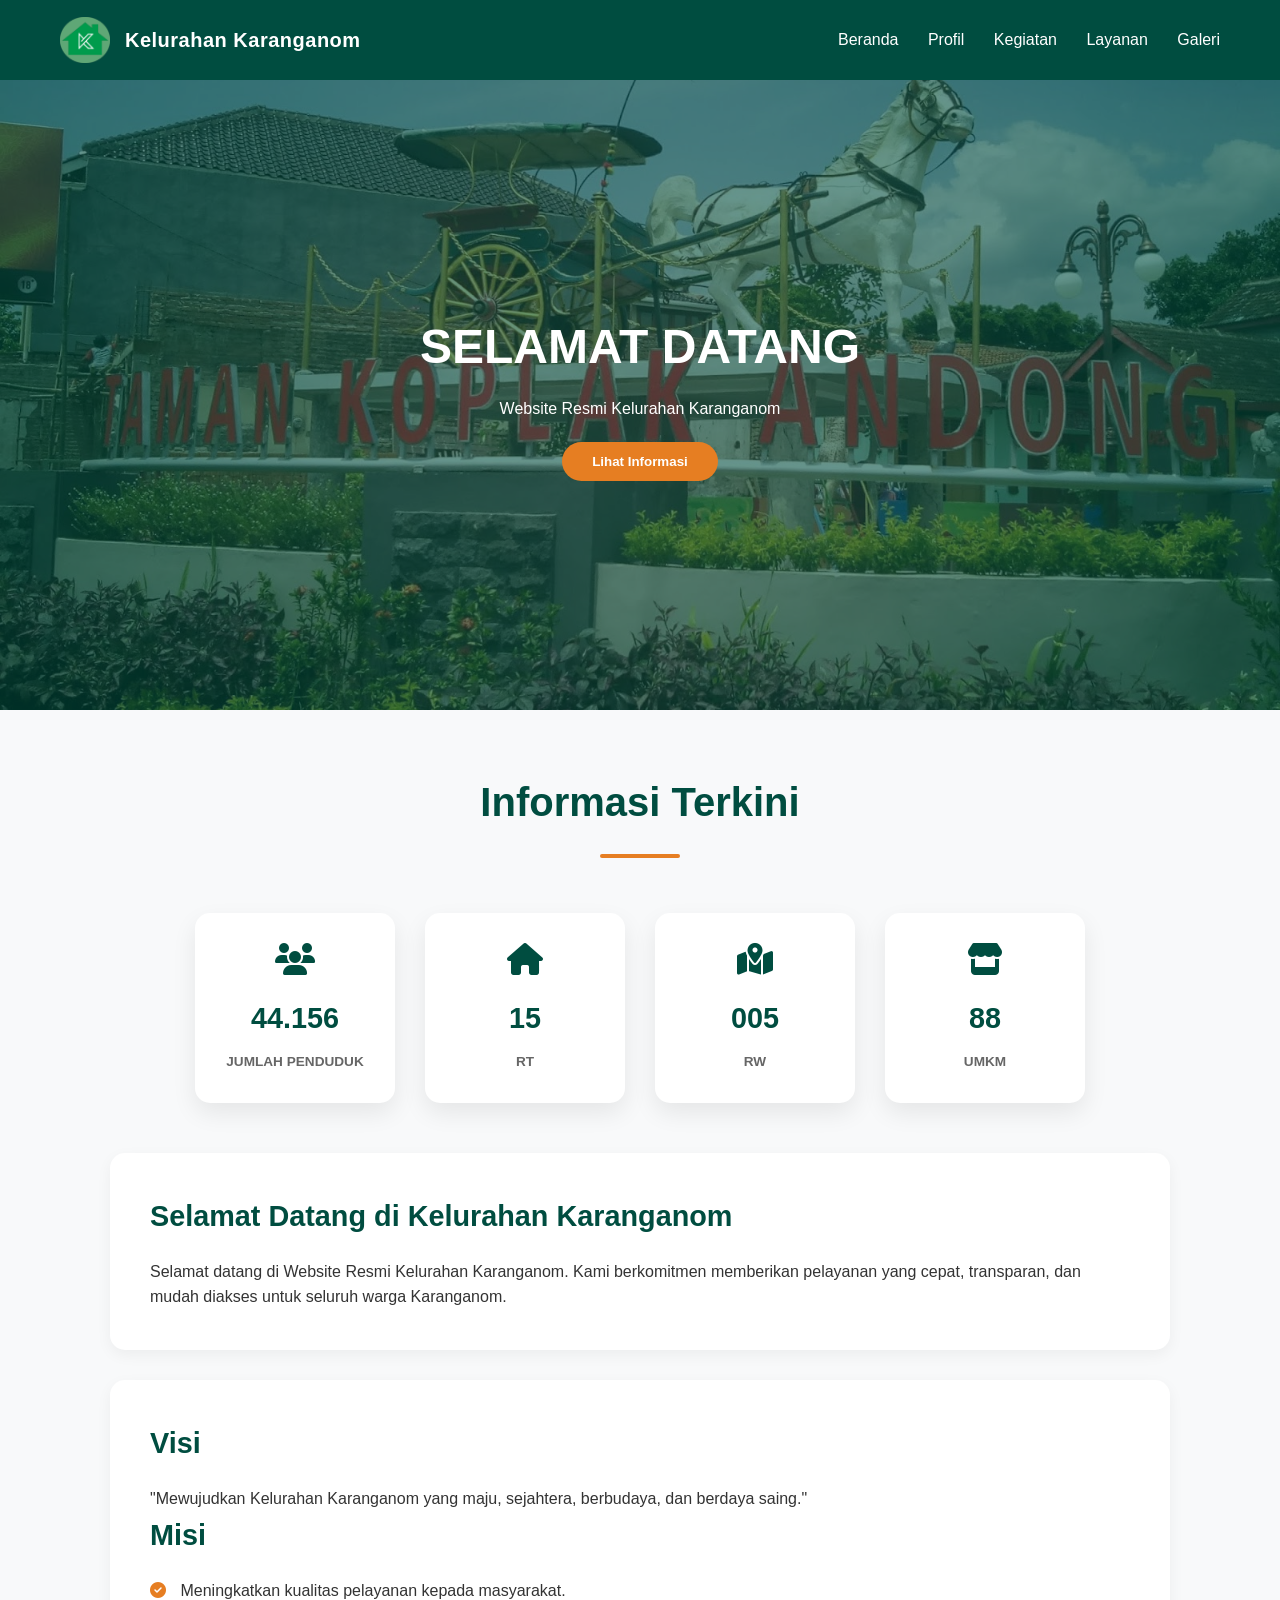
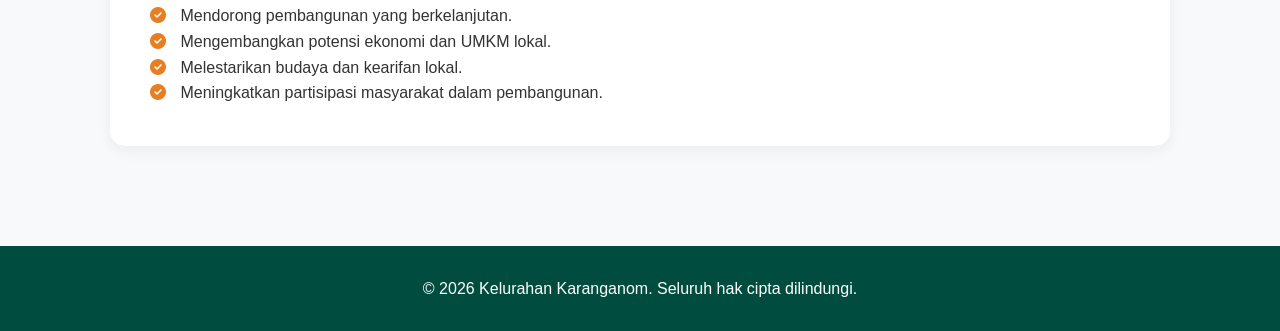
==== index.html @ fec444eb "Add files via upload" ====
<!DOCTYPE html>

<html lang="id">

<head>

    <meta charset="UTF-8">
    <meta name="viewport" content="width=device-width, initial-scale=1.0">
    <title>Kelurahan Karanganom</title>
    <link rel="stylesheet" href="style.css">
    <link rel="stylesheet" href="https://cdnjs.cloudflare.com/ajax/libs/font-awesome/6.4.0/css/all.min.css">
</head>

<body>
    <header>

        <div class="container navbar">

            <div class="logo">

                <img src="image/logo jadi.png" alt="Logo Kelurahan">

                <h2>Kelurahan Karanganom</h2>

            </div>

            <nav>

                <a href="index.html">Beranda</a>
                <a href="profil.html">Profil</a>
                <a href="kegiatan.html">Kegiatan</a>
                <a href="download.html">Layanan</a>
                <a href="galeri.html">Galeri</a>

            </nav>
        </div>
    </header>

    <section class="hero">

        <img src="image/koplak andong.jpg" alt="Banner Kelurahan">

        <div class="hero-overlay"></div>

        <div class="hero-text">

            <h1>Selamat Datang</h1>

            <p>Website Resmi Kelurahan Karanganom</p>

            <button onclick="salam()">Lihat Informasi</button>

        </div>

    </section>

    <main class="container">
        <section class="welcome-banner" style="text-align: center; padding: 40px 0;">

            <h2 style="font-size: 2.5rem; color: #004d40;">Informasi Terkini</h2>

            <div style="width: 80px; height: 4px; background: #e67e22; margin: 15px auto; border-radius: 2px;"></div>

        </section>



        <section class="stats-container">

            <div class="card-stat">

                <i class="fas fa-users" style="font-size: 2rem; color: #004d40; margin-bottom: 10px;"></i>

                <h3>44.156</h3>

                <p>Jumlah Penduduk</p>

            </div>

            <div class="card-stat">

                <i class="fas fa-home" style="font-size: 2rem; color: #004d40; margin-bottom: 10px;"></i>

                <h3>15</h3>

                <p>RT</p>

            </div>

            <div class="card-stat">

                <i class="fas fa-map-marked-alt" style="font-size: 2rem; color: #004d40; margin-bottom: 10px;"></i>

                <h3>005</h3>

                <p>RW</p>

            </div>

            <div class="card-stat">

                <i class="fas fa-store" style="font-size: 2rem; color: #004d40; margin-bottom: 10px;"></i>

                <h3>88</h3>

                <p>UMKM</p>

            </div>

        </section>



        <section class="card-large">

            <h2>Selamat Datang di Kelurahan Karanganom</h2>

            <p>Selamat datang di Website Resmi Kelurahan Karanganom. Kami berkomitmen memberikan pelayanan yang cepat,

                transparan, dan mudah diakses untuk seluruh warga Karanganom.</p>

        </section>



        <section class="card-large visi-misi-section">

            <div class="center-content">

                <h2>Visi</h2>

                <p class="visi-text">"Mewujudkan Kelurahan Karanganom yang maju, sejahtera, berbudaya, dan berdaya

                    saing."</p>



                <h2>Misi</h2>

                <ul class="misi-list" style="list-style: none; padding: 0;">

                    <li><i class="fas fa-check-circle" style="color: #e67e22; margin-right: 10px;"></i> Meningkatkan

                        kualitas pelayanan kepada masyarakat.</li>

                    <li><i class="fas fa-check-circle" style="color: #e67e22; margin-right: 10px;"></i> Mendorong

                        pembangunan yang berkelanjutan.</li>

                    <li><i class="fas fa-check-circle" style="color: #e67e22; margin-right: 10px;"></i> Mengembangkan

                        potensi ekonomi dan UMKM lokal.</li>

                    <li><i class="fas fa-check-circle" style="color: #e67e22; margin-right: 10px;"></i> Melestarikan

                        budaya dan kearifan lokal.</li>

                    <li><i class="fas fa-check-circle" style="color: #e67e22; margin-right: 10px;"></i> Meningkatkan

                        partisipasi masyarakat dalam pembangunan.</li>

                </ul>

            </div>

        </section>

    </main>



    <footer>

        <div class="container">

            <p>&copy; 2026 Kelurahan Karanganom. Seluruh hak cipta dilindungi.</p>

        </div>

    </footer>



    <script src="script.js"></script>

</body>



</html>
---- style.css ----
/* --- 1. RESET --- */
* {
    box-sizing: border-box;
    margin: 0;
    padding: 0;
}

body {
    font-family: 'Segoe UI', Tahoma, Geneva, Verdana, sans-serif;
    background-color: #f8f9fa;
    color: #333;
    line-height: 1.6;
}

img {
    max-width: 100%;
    display: block;
}

/* --- 2. HEADER --- */
header {
    background-color: #004d40 !important;
    padding: 15px 0;
    position: sticky;
    top: 0;
    z-index: 9999;
    box-shadow: 0 2px 10px rgba(0, 0, 0, 0.1);
}

.navbar {
    display: flex;
    justify-content: space-between;
    align-items: center;
    max-width: 1200px;
    margin: 0 auto;
    padding: 0 20px;
}

.logo {
    display: flex;
    align-items: center;
    gap: 15px;
}

.logo img {
    width: 50px;
    height: 50px;
    object-fit: contain;
    border-radius: 5px;
}

.logo h2 {
    color: #ffffff;
    font-size: 20px;
    letter-spacing: 0.5px;
    margin: 0;
    line-height: 50px;
}

nav a {
    color: #ffffff;
    text-decoration: none;
    margin-left: 25px;
    font-weight: 500;
}

nav a:hover {
    color: #80cbc4;
}

/* --- 3. HERO --- */
.hero {
    position: relative;
    height: 70vh;
    display: flex;
    align-items: center;
    justify-content: center;
    color: white;
    text-align: center;
}

.hero img {
    position: absolute;
    width: 100%;
    height: 100%;
    object-fit: cover;
    z-index: 0;
}

.hero-overlay {
    position: absolute;
    width: 100%;
    height: 100%;
    background: rgba(0, 77, 64, 0.6);
    z-index: 1;
}

.hero-text {
    position: relative;
    z-index: 2;
    padding: 20px;
}

.hero-text h1 {
    font-size: 3rem;
    margin-bottom: 10px;
    text-transform: uppercase;
}

.hero-text button {
    margin-top: 20px;
    background: #e67e22;
    border: none;
    padding: 12px 30px;
    border-radius: 25px;
    color: white;
    font-weight: bold;
    cursor: pointer;
}

/* --- 4. STATISTIK KARTU --- */
.stats-container {
    display: flex;
    justify-content: center;
    gap: 30px;
    padding: 50px 20px;
    flex-wrap: wrap;
    margin-top: -50px;
    position: relative;
    z-index: 10;
}

.card-stat {
    background: white;
    padding: 30px 20px;
    border-radius: 15px;
    box-shadow: 0 10px 25px rgba(0, 0, 0, 0.08);
    text-align: center;
    width: 200px;
}

.card-stat h3 {
    color: #004d40;
    font-size: 1.8rem;
    margin: 10px 0;
}

.card-stat p {
    font-size: 0.85rem;
    color: #666;
    font-weight: 700;
    text-transform: uppercase;
}

/* --- 5. FOTO KEGIATAN --- */
.kegiatan-item img,
.card-large img {
    width: 250px !important;
    height: 150px !important;
    object-fit: cover;
    border-radius: 10px;
    display: block;
}

/* --- 6. MAIN CONTENT --- */
main {
    max-width: 1100px;
    margin: 0 auto;
    padding: 20px;
}

h2 {
    color: #004d40;
    margin-bottom: 20px;
    font-size: 1.8rem;
}

.card-large {
    background: white;
    padding: 40px;
    border-radius: 15px;
    box-shadow: 0 5px 15px rgba(0, 0, 0, 0.05);
    margin-bottom: 30px;
}

/* --- 7. FOOTER --- */
footer {
    text-align: center;
    padding: 30px;
    background: #004d40;
    color: white;
    margin-top: 50px;
}

/* --- 8. RESPONSIVE MEDIA QUERY (KHUSUS HP) --- */
@media (max-width: 768px) {
    .navbar {
        flex-direction: column;
        gap: 10px;
    }

    nav {
        display: flex;
        flex-wrap: wrap;
        justify-content: center;
        gap: 10px 20px;
    }

    nav a {
        margin-left: 0 !important;
        font-size: 14px;
    }

    .hero-text h1 {
        font-size: 1.8rem;
    }
}
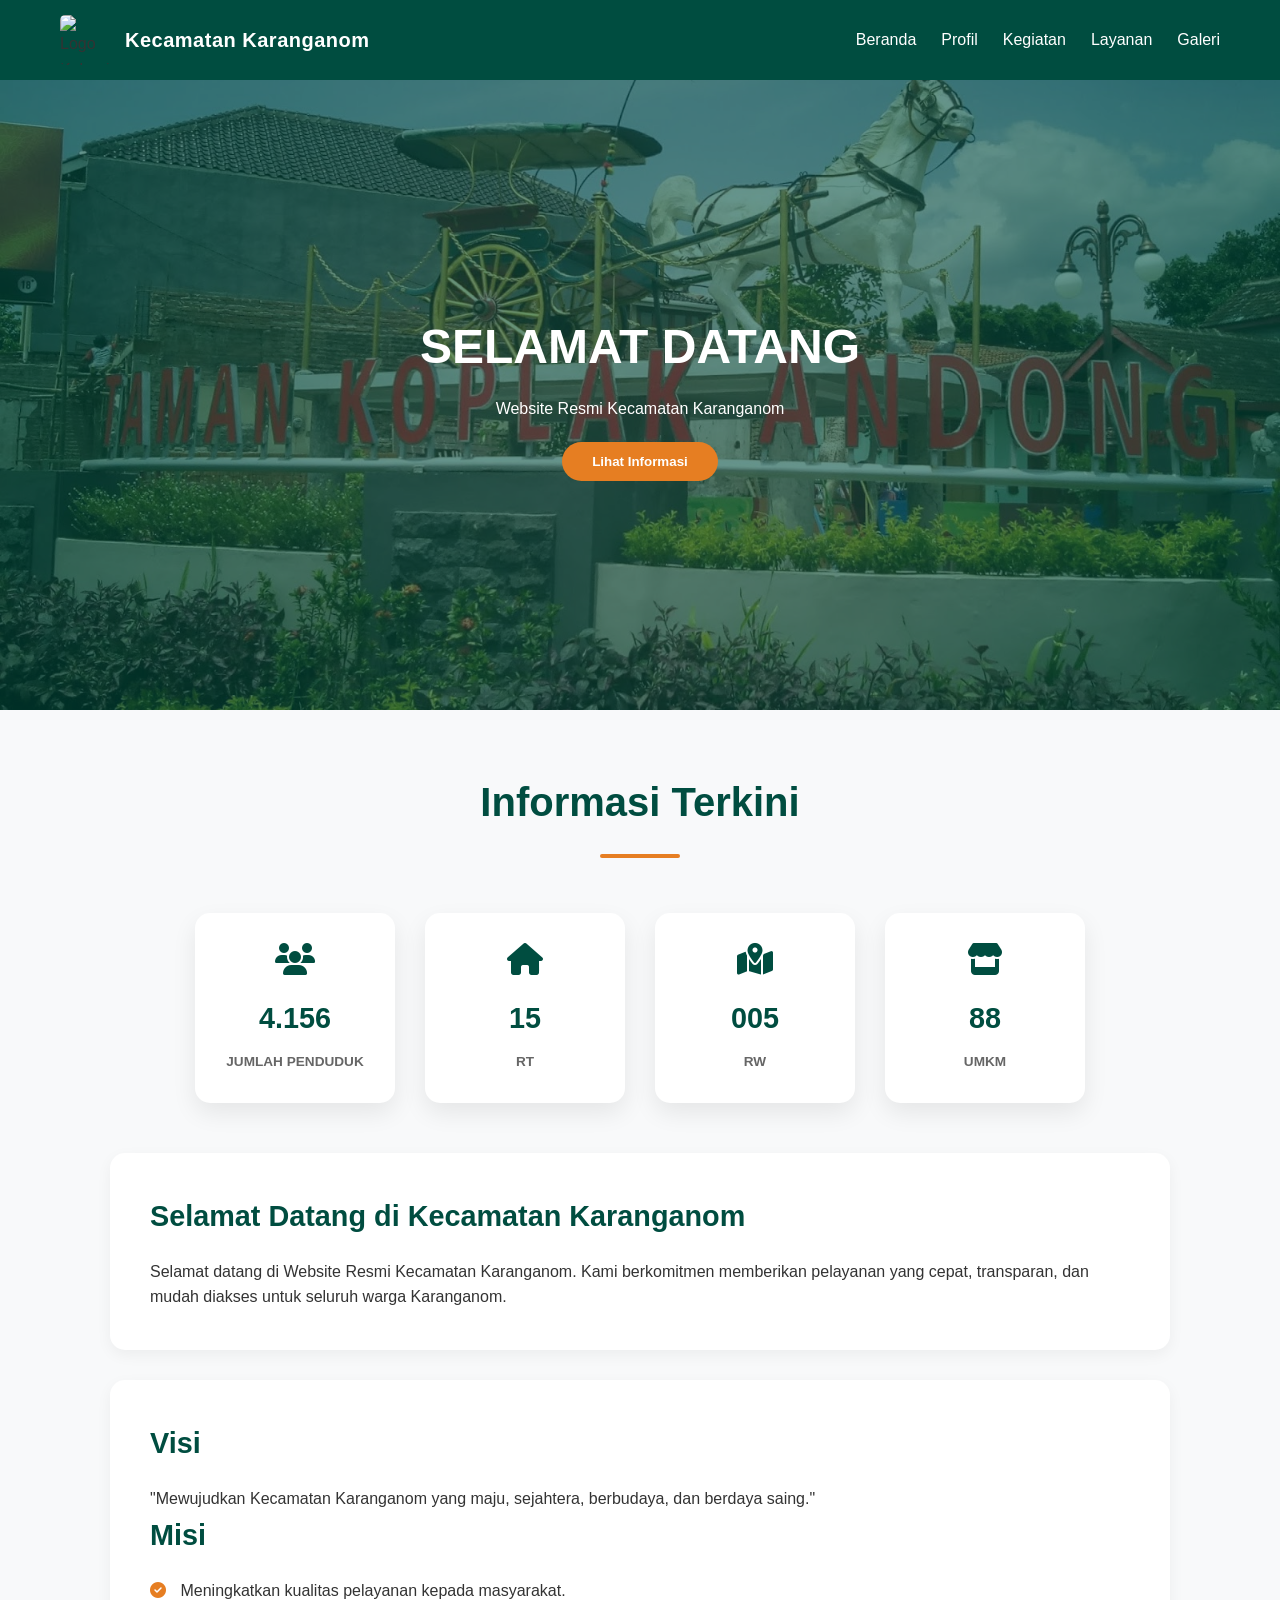
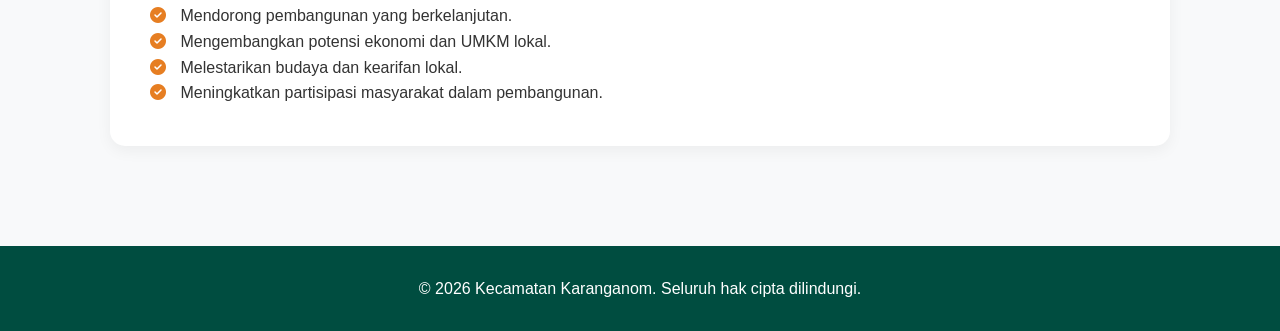
==== commit 2288f047: "Update index.html" ====
--- a/index.html
+++ b/index.html
@@ -1,190 +1,107 @@
 <!DOCTYPE html>
-
 <html lang="id">
 
 <head>
-
     <meta charset="UTF-8">
     <meta name="viewport" content="width=device-width, initial-scale=1.0">
-    <title>Kelurahan Karanganom</title>
+    <title>Kecamatan Karanganom</title>
+    <link rel="icon" href="assets/logo.png" type="image/png">
     <link rel="stylesheet" href="style.css">
     <link rel="stylesheet" href="https://cdnjs.cloudflare.com/ajax/libs/font-awesome/6.4.0/css/all.min.css">
 </head>
 
 <body>
     <header>
-
         <div class="container navbar">
-
             <div class="logo">
-
-                <img src="image/logo jadi.png" alt="Logo Kelurahan">
-
-                <h2>Kelurahan Karanganom</h2>
-
+                <img src="assets/logo.png" alt="Logo Kelurahan">
+                <h2>Kecamatan Karanganom</h2>
             </div>
-
             <nav>
-
                 <a href="index.html">Beranda</a>
                 <a href="profil.html">Profil</a>
                 <a href="kegiatan.html">Kegiatan</a>
                 <a href="download.html">Layanan</a>
                 <a href="galeri.html">Galeri</a>
-
             </nav>
         </div>
     </header>
 
     <section class="hero">
-
         <img src="image/koplak andong.jpg" alt="Banner Kelurahan">
-
         <div class="hero-overlay"></div>
-
         <div class="hero-text">
-
             <h1>Selamat Datang</h1>
-
-            <p>Website Resmi Kelurahan Karanganom</p>
-
+            <p>Website Resmi Kecamatan Karanganom</p>
             <button onclick="salam()">Lihat Informasi</button>
-
         </div>
-
     </section>
 
     <main class="container">
         <section class="welcome-banner" style="text-align: center; padding: 40px 0;">
-
             <h2 style="font-size: 2.5rem; color: #004d40;">Informasi Terkini</h2>
-
             <div style="width: 80px; height: 4px; background: #e67e22; margin: 15px auto; border-radius: 2px;"></div>
-
         </section>
 
-
-
         <section class="stats-container">
-
             <div class="card-stat">
-
                 <i class="fas fa-users" style="font-size: 2rem; color: #004d40; margin-bottom: 10px;"></i>
-
-                <h3>44.156</h3>
-
+                <h3>4.156</h3>
                 <p>Jumlah Penduduk</p>
-
             </div>
-
             <div class="card-stat">
-
                 <i class="fas fa-home" style="font-size: 2rem; color: #004d40; margin-bottom: 10px;"></i>
-
                 <h3>15</h3>
-
                 <p>RT</p>
-
             </div>
-
             <div class="card-stat">
-
                 <i class="fas fa-map-marked-alt" style="font-size: 2rem; color: #004d40; margin-bottom: 10px;"></i>
-
                 <h3>005</h3>
-
                 <p>RW</p>
-
             </div>
-
             <div class="card-stat">
-
                 <i class="fas fa-store" style="font-size: 2rem; color: #004d40; margin-bottom: 10px;"></i>
-
                 <h3>88</h3>
-
                 <p>UMKM</p>
-
             </div>
-
         </section>
 
-
-
         <section class="card-large">
-
-            <h2>Selamat Datang di Kelurahan Karanganom</h2>
-
-            <p>Selamat datang di Website Resmi Kelurahan Karanganom. Kami berkomitmen memberikan pelayanan yang cepat,
-
+            <h2>Selamat Datang di Kecamatan Karanganom</h2>
+            <p>Selamat datang di Website Resmi Kecamatan Karanganom. Kami berkomitmen memberikan pelayanan yang cepat,
                 transparan, dan mudah diakses untuk seluruh warga Karanganom.</p>
-
         </section>
 
-
-
         <section class="card-large visi-misi-section">
-
             <div class="center-content">
-
                 <h2>Visi</h2>
-
-                <p class="visi-text">"Mewujudkan Kelurahan Karanganom yang maju, sejahtera, berbudaya, dan berdaya
-
+                <p class="visi-text">"Mewujudkan Kecamatan Karanganom yang maju, sejahtera, berbudaya, dan berdaya
                     saing."</p>
 
-
-
                 <h2>Misi</h2>
-
                 <ul class="misi-list" style="list-style: none; padding: 0;">
-
                     <li><i class="fas fa-check-circle" style="color: #e67e22; margin-right: 10px;"></i> Meningkatkan
-
                         kualitas pelayanan kepada masyarakat.</li>
-
                     <li><i class="fas fa-check-circle" style="color: #e67e22; margin-right: 10px;"></i> Mendorong
-
                         pembangunan yang berkelanjutan.</li>
-
                     <li><i class="fas fa-check-circle" style="color: #e67e22; margin-right: 10px;"></i> Mengembangkan
-
                         potensi ekonomi dan UMKM lokal.</li>
-
                     <li><i class="fas fa-check-circle" style="color: #e67e22; margin-right: 10px;"></i> Melestarikan
-
                         budaya dan kearifan lokal.</li>
-
                     <li><i class="fas fa-check-circle" style="color: #e67e22; margin-right: 10px;"></i> Meningkatkan
-
                         partisipasi masyarakat dalam pembangunan.</li>
-
                 </ul>
-
             </div>
-
         </section>
-
     </main>
 
-
-
     <footer>
-
         <div class="container">
-
-            <p>&copy; 2026 Kelurahan Karanganom. Seluruh hak cipta dilindungi.</p>
-
+            <p>&copy; 2026 Kecamatan Karanganom. Seluruh hak cipta dilindungi.</p>
         </div>
-
     </footer>
 
-
-
     <script src="script.js"></script>
-
 </body>
 
-
-
-</html>+</html>
--- a/style.css
+++ b/style.css
@@ -1,217 +1,44 @@
 /* --- 1. RESET --- */
-* {
-    box-sizing: border-box;
-    margin: 0;
-    padding: 0;
-}
-
-body {
-    font-family: 'Segoe UI', Tahoma, Geneva, Verdana, sans-serif;
-    background-color: #f8f9fa;
-    color: #333;
-    line-height: 1.6;
-}
-
-img {
-    max-width: 100%;
-    display: block;
-}
+* { box-sizing: border-box; margin: 0; padding: 0; }
+body { font-family: 'Segoe UI', Tahoma, Geneva, Verdana, sans-serif; background-color: #f8f9fa; color: #333; line-height: 1.6; }
+img { max-width: 100%; display: block; }
 
 /* --- 2. HEADER --- */
-header {
-    background-color: #004d40 !important;
-    padding: 15px 0;
-    position: sticky;
-    top: 0;
-    z-index: 9999;
-    box-shadow: 0 2px 10px rgba(0, 0, 0, 0.1);
-}
-
-.navbar {
-    display: flex;
-    justify-content: space-between;
-    align-items: center;
-    max-width: 1200px;
-    margin: 0 auto;
-    padding: 0 20px;
-}
-
-.logo {
-    display: flex;
-    align-items: center;
-    gap: 15px;
-}
-
-.logo img {
-    width: 50px;
-    height: 50px;
-    object-fit: contain;
-    border-radius: 5px;
-}
-
-.logo h2 {
-    color: #ffffff;
-    font-size: 20px;
-    letter-spacing: 0.5px;
-    margin: 0;
-    line-height: 50px;
-}
-
-nav a {
-    color: #ffffff;
-    text-decoration: none;
-    margin-left: 25px;
-    font-weight: 500;
-}
-
-nav a:hover {
-    color: #80cbc4;
-}
+header { background-color: #004d40 !important; padding: 15px 0; position: sticky; top: 0; z-index: 9999; box-shadow: 0 2px 10px rgba(0, 0, 0, 0.1); }
+.navbar { display: flex; justify-content: space-between; align-items: center; max-width: 1200px; margin: 0 auto; padding: 0 20px; }
+.logo { display: flex; align-items: center; gap: 15px; }
+.logo img { width: 50px !important; height: 50px !important; object-fit: contain; border-radius: 5px; display: block !important; }
+.logo h2 { color: #ffffff; font-size: 20px; letter-spacing: 0.5px; margin: 0; line-height: 50px; }
+nav { display: flex; align-items: center; }
+nav a { color: #ffffff; text-decoration: none; margin-left: 25px; font-weight: 500; }
+nav a:hover { color: #80cbc4; }
 
 /* --- 3. HERO --- */
-.hero {
-    position: relative;
-    height: 70vh;
-    display: flex;
-    align-items: center;
-    justify-content: center;
-    color: white;
-    text-align: center;
+.hero { position: relative; height: 70vh; display: flex; align-items: center; justify-content: center; color: white; text-align: center; }
+.hero img { position: absolute; width: 100%; height: 100%; object-fit: cover; z-index: 0; }
+.hero-overlay { position: absolute; width: 100%; height: 100%; background: rgba(0, 77, 64, 0.6); z-index: 1; }
+.hero-text { position: relative; z-index: 2; padding: 20px; }
+.hero-text h1 { font-size: 3rem; margin-bottom: 10px; text-transform: uppercase; }
+.hero-text button { margin-top: 20px; background: #e67e22; border: none; padding: 12px 30px; border-radius: 25px; color: white; font-weight: bold; cursor: pointer; }
+
+/* --- 4. STATISTIK --- */
+.stats-container { display: flex; justify-content: center; gap: 30px; padding: 50px 20px; flex-wrap: wrap; margin-top: -50px; position: relative; z-index: 10; }
+.card-stat { background: white; padding: 30px 20px; border-radius: 15px; box-shadow: 0 10px 25px rgba(0, 0, 0, 0.08); text-align: center; width: 200px; }
+.card-stat h3 { color: #004d40; font-size: 1.8rem; margin: 10px 0; }
+.card-stat p { font-size: 0.85rem; color: #666; font-weight: 700; text-transform: uppercase; }
+
+/* --- 5. FOTO KEGIATAN & CONTENT --- */
+.kegiatan-item img, .card-large img { width: 100% !important; height: 200px !important; object-fit: cover; border-radius: 10px; display: block; }
+main { max-width: 1100px; margin: 0 auto; padding: 20px; }
+h2 { color: #004d40; margin-bottom: 20px; font-size: 1.8rem; }
+.card-large { background: white; padding: 40px; border-radius: 15px; box-shadow: 0 5px 15px rgba(0, 0, 0, 0.05); margin-bottom: 30px; }
+footer { text-align: center; padding: 30px; background: #004d40; color: white; margin-top: 50px; }
+
+/* --- 6. RESPONSIVE (MEMPERBAIKI FOTO 1 & 2) --- */
+@media (max-width: 768px) {
+    .navbar { flex-direction: column; gap: 15px; padding: 15px; }
+    nav { display: flex; flex-wrap: wrap; justify-content: center; gap: 10px 20px; width: 100%; }
+    nav a { margin-left: 0 !important; font-size: 14px; white-space: nowrap; }
+    .hero-text h1 { font-size: 1.8rem; }
+    h2 { font-size: 1.5rem !important; text-align: center; }
 }
-
-.hero img {
-    position: absolute;
-    width: 100%;
-    height: 100%;
-    object-fit: cover;
-    z-index: 0;
-}
-
-.hero-overlay {
-    position: absolute;
-    width: 100%;
-    height: 100%;
-    background: rgba(0, 77, 64, 0.6);
-    z-index: 1;
-}
-
-.hero-text {
-    position: relative;
-    z-index: 2;
-    padding: 20px;
-}
-
-.hero-text h1 {
-    font-size: 3rem;
-    margin-bottom: 10px;
-    text-transform: uppercase;
-}
-
-.hero-text button {
-    margin-top: 20px;
-    background: #e67e22;
-    border: none;
-    padding: 12px 30px;
-    border-radius: 25px;
-    color: white;
-    font-weight: bold;
-    cursor: pointer;
-}
-
-/* --- 4. STATISTIK KARTU --- */
-.stats-container {
-    display: flex;
-    justify-content: center;
-    gap: 30px;
-    padding: 50px 20px;
-    flex-wrap: wrap;
-    margin-top: -50px;
-    position: relative;
-    z-index: 10;
-}
-
-.card-stat {
-    background: white;
-    padding: 30px 20px;
-    border-radius: 15px;
-    box-shadow: 0 10px 25px rgba(0, 0, 0, 0.08);
-    text-align: center;
-    width: 200px;
-}
-
-.card-stat h3 {
-    color: #004d40;
-    font-size: 1.8rem;
-    margin: 10px 0;
-}
-
-.card-stat p {
-    font-size: 0.85rem;
-    color: #666;
-    font-weight: 700;
-    text-transform: uppercase;
-}
-
-/* --- 5. FOTO KEGIATAN --- */
-.kegiatan-item img,
-.card-large img {
-    width: 250px !important;
-    height: 150px !important;
-    object-fit: cover;
-    border-radius: 10px;
-    display: block;
-}
-
-/* --- 6. MAIN CONTENT --- */
-main {
-    max-width: 1100px;
-    margin: 0 auto;
-    padding: 20px;
-}
-
-h2 {
-    color: #004d40;
-    margin-bottom: 20px;
-    font-size: 1.8rem;
-}
-
-.card-large {
-    background: white;
-    padding: 40px;
-    border-radius: 15px;
-    box-shadow: 0 5px 15px rgba(0, 0, 0, 0.05);
-    margin-bottom: 30px;
-}
-
-/* --- 7. FOOTER --- */
-footer {
-    text-align: center;
-    padding: 30px;
-    background: #004d40;
-    color: white;
-    margin-top: 50px;
-}
-
-/* --- 8. RESPONSIVE MEDIA QUERY (KHUSUS HP) --- */
-@media (max-width: 768px) {
-    .navbar {
-        flex-direction: column;
-        gap: 10px;
-    }
-
-    nav {
-        display: flex;
-        flex-wrap: wrap;
-        justify-content: center;
-        gap: 10px 20px;
-    }
-
-    nav a {
-        margin-left: 0 !important;
-        font-size: 14px;
-    }
-
-    .hero-text h1 {
-        font-size: 1.8rem;
-    }
-}
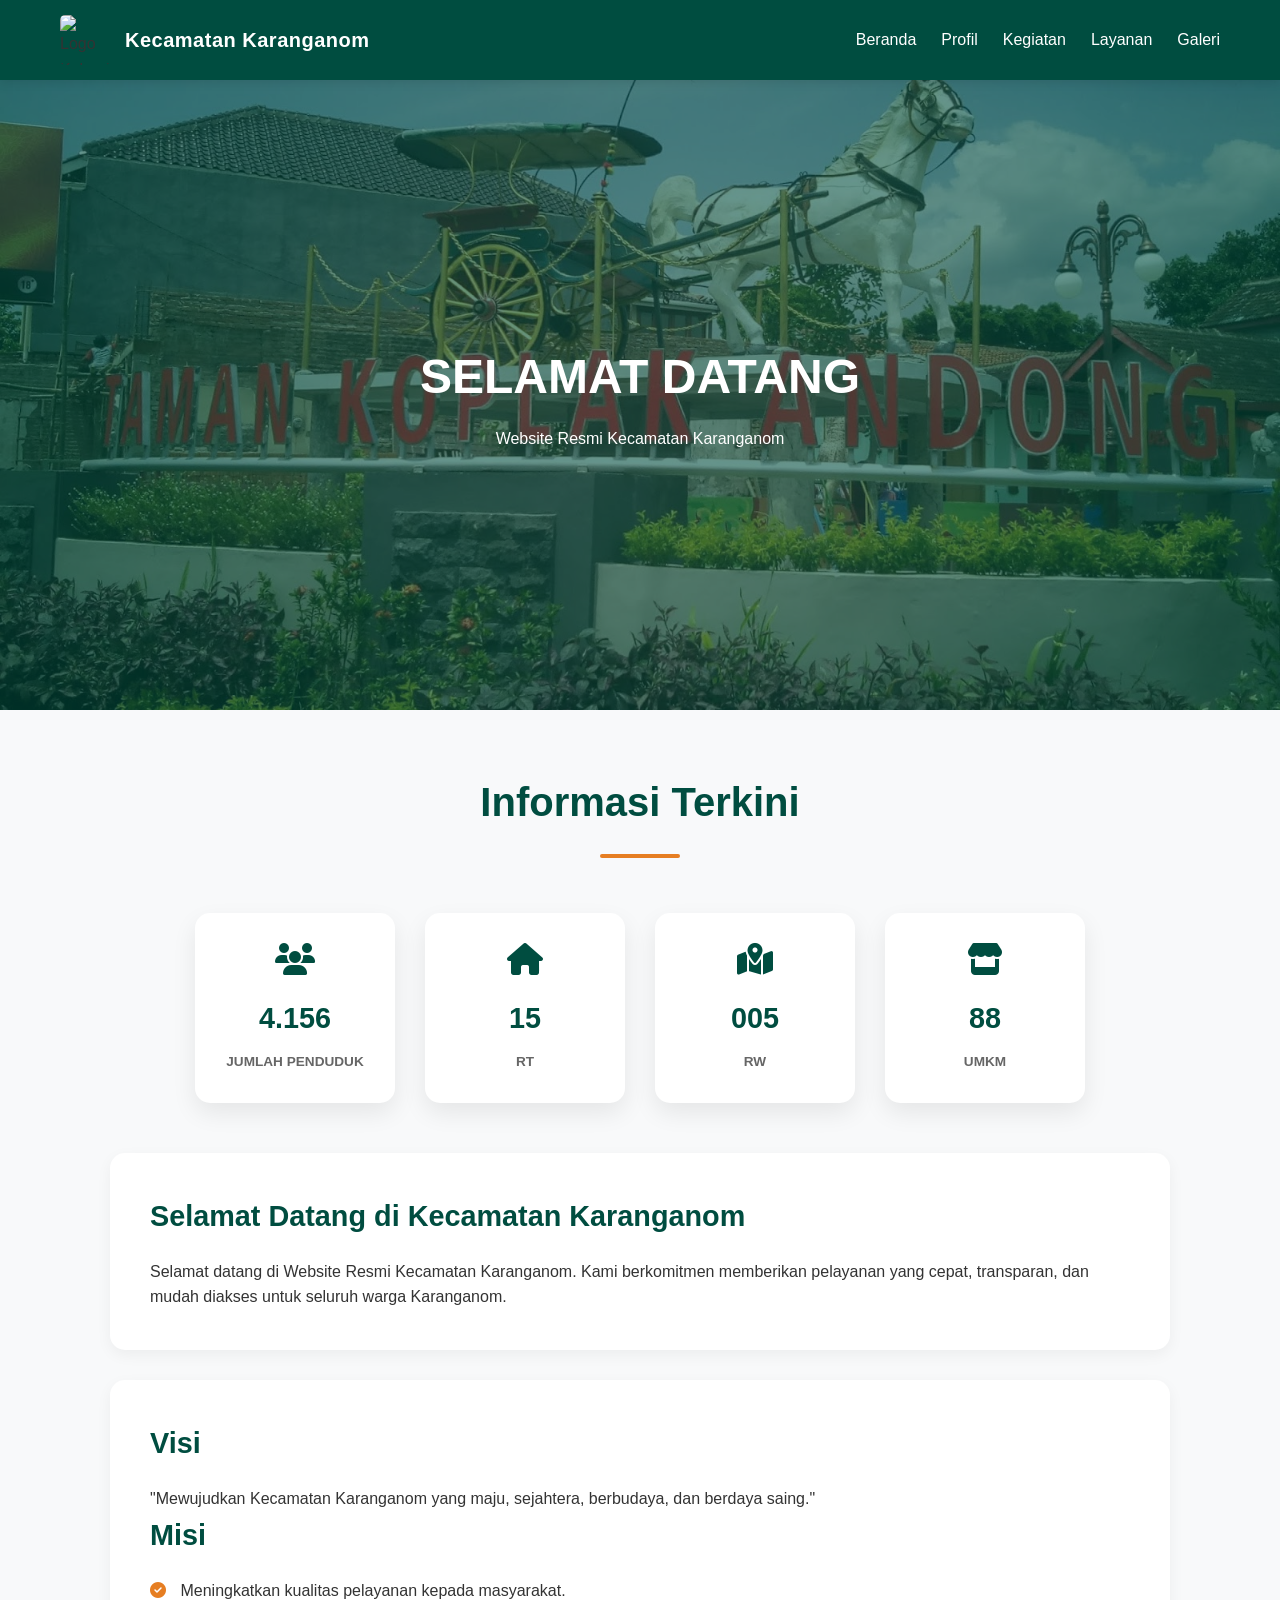
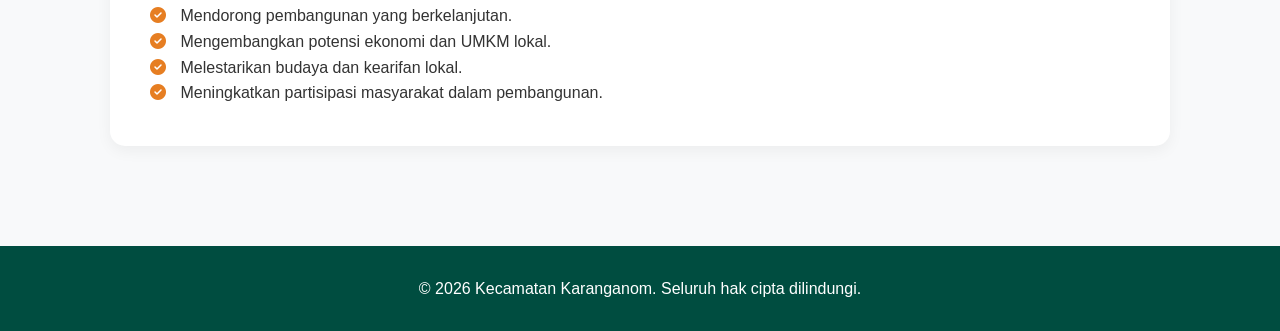
==== commit e3dafc78: "Update index.html" ====
--- a/index.html
+++ b/index.html
@@ -8,6 +8,56 @@
     <link rel="icon" href="assets/logo.png" type="image/png">
     <link rel="stylesheet" href="style.css">
     <link rel="stylesheet" href="https://cdnjs.cloudflare.com/ajax/libs/font-awesome/6.4.0/css/all.min.css">
+
+    <style>
+        /* CSS RESPONSIF UNTUK HP */
+        @media screen and (max-width: 768px) {
+            .container {
+                width: 95% !important;
+                padding: 0 10px !important;
+            }
+
+            .navbar {
+                flex-direction: column !important;
+                text-align: center !important;
+                gap: 15px !important;
+                padding: 15px 0 !important;
+            }
+
+            /* MENGATUR JARAK AGAR RAPI TANPA MENGUBAH TAMPILAN ASLI */
+            .navbar nav {
+                display: flex !important;
+                flex-wrap: wrap !important;
+                justify-content: center !important;
+                gap: 10px 20px !important;
+            }
+
+            .stats-container {
+                display: grid !important;
+                grid-template-columns: repeat(2, 1fr) !important;
+                gap: 10px !important;
+                margin-top: -20px !important;
+            }
+
+            .card-stat {
+                width: 100% !important;
+                padding: 15px 5px !important;
+            }
+
+            h1 {
+                font-size: 1.6rem !important;
+            }
+
+            h2 {
+                font-size: 1.4rem !important;
+                text-align: center;
+            }
+
+            .hero-text {
+                padding: 10px !important;
+            }
+        }
+    </style>
 </head>
 
 <body>
@@ -33,7 +83,6 @@
         <div class="hero-text">
             <h1>Selamat Datang</h1>
             <p>Website Resmi Kecamatan Karanganom</p>
-            <button onclick="salam()">Lihat Informasi</button>
         </div>
     </section>
 
@@ -100,7 +149,6 @@
             <p>&copy; 2026 Kecamatan Karanganom. Seluruh hak cipta dilindungi.</p>
         </div>
     </footer>
-
     <script src="script.js"></script>
 </body>
 
--- a/style.css
+++ b/style.css
@@ -1,44 +1,229 @@
 /* --- 1. RESET --- */
-* { box-sizing: border-box; margin: 0; padding: 0; }
-body { font-family: 'Segoe UI', Tahoma, Geneva, Verdana, sans-serif; background-color: #f8f9fa; color: #333; line-height: 1.6; }
-img { max-width: 100%; display: block; }
+* {
+    box-sizing: border-box;
+    margin: 0;
+    padding: 0;
+}
+
+body {
+    font-family: 'Segoe UI', Tahoma, Geneva, Verdana, sans-serif;
+    background-color: #f8f9fa;
+    color: #333;
+    line-height: 1.6;
+}
+
+img {
+    max-width: 100%;
+    display: block;
+}
 
 /* --- 2. HEADER --- */
-header { background-color: #004d40 !important; padding: 15px 0; position: sticky; top: 0; z-index: 9999; box-shadow: 0 2px 10px rgba(0, 0, 0, 0.1); }
-.navbar { display: flex; justify-content: space-between; align-items: center; max-width: 1200px; margin: 0 auto; padding: 0 20px; }
-.logo { display: flex; align-items: center; gap: 15px; }
-.logo img { width: 50px !important; height: 50px !important; object-fit: contain; border-radius: 5px; display: block !important; }
-.logo h2 { color: #ffffff; font-size: 20px; letter-spacing: 0.5px; margin: 0; line-height: 50px; }
-nav { display: flex; align-items: center; }
-nav a { color: #ffffff; text-decoration: none; margin-left: 25px; font-weight: 500; }
-nav a:hover { color: #80cbc4; }
+header {
+    background-color: #004d40 !important;
+    padding: 15px 0;
+    position: sticky;
+    top: 0;
+    z-index: 9999;
+    box-shadow: 0 2px 10px rgba(0, 0, 0, 0.1);
+}
+
+.navbar {
+    display: flex;
+    justify-content: space-between;
+    align-items: center;
+    max-width: 1200px;
+    margin: 0 auto;
+    padding: 0 20px;
+}
+
+.logo {
+    display: flex;
+    align-items: center;
+    gap: 15px;
+}
+
+.logo img {
+    width: 50px !important;
+    height: 50px !important;
+    object-fit: contain;
+    border-radius: 5px;
+    display: block !important;
+}
+
+.logo h2 {
+    color: #ffffff;
+    font-size: 20px;
+    letter-spacing: 0.5px;
+    margin: 0;
+    line-height: 50px;
+}
+
+nav {
+    display: flex;
+    align-items: center;
+}
+
+nav a {
+    color: #ffffff;
+    text-decoration: none;
+    margin-left: 25px;
+    font-weight: 500;
+}
+
+nav a:hover {
+    color: #80cbc4;
+}
 
 /* --- 3. HERO --- */
-.hero { position: relative; height: 70vh; display: flex; align-items: center; justify-content: center; color: white; text-align: center; }
-.hero img { position: absolute; width: 100%; height: 100%; object-fit: cover; z-index: 0; }
-.hero-overlay { position: absolute; width: 100%; height: 100%; background: rgba(0, 77, 64, 0.6); z-index: 1; }
-.hero-text { position: relative; z-index: 2; padding: 20px; }
-.hero-text h1 { font-size: 3rem; margin-bottom: 10px; text-transform: uppercase; }
-.hero-text button { margin-top: 20px; background: #e67e22; border: none; padding: 12px 30px; border-radius: 25px; color: white; font-weight: bold; cursor: pointer; }
+.hero {
+    position: relative;
+    height: 70vh;
+    display: flex;
+    align-items: center;
+    justify-content: center;
+    color: white;
+    text-align: center;
+}
+
+.hero img {
+    position: absolute;
+    width: 100%;
+    height: 100%;
+    object-fit: cover;
+    z-index: 0;
+}
+
+.hero-overlay {
+    position: absolute;
+    width: 100%;
+    height: 100%;
+    background: rgba(0, 77, 64, 0.6);
+    z-index: 1;
+}
+
+.hero-text {
+    position: relative;
+    z-index: 2;
+    padding: 20px;
+}
+
+.hero-text h1 {
+    font-size: 3rem;
+    margin-bottom: 10px;
+    text-transform: uppercase;
+}
+
+.hero-text button {
+    margin-top: 20px;
+    background: #e67e22;
+    border: none;
+    padding: 12px 30px;
+    border-radius: 25px;
+    color: white;
+    font-weight: bold;
+    cursor: pointer;
+}
 
 /* --- 4. STATISTIK --- */
-.stats-container { display: flex; justify-content: center; gap: 30px; padding: 50px 20px; flex-wrap: wrap; margin-top: -50px; position: relative; z-index: 10; }
-.card-stat { background: white; padding: 30px 20px; border-radius: 15px; box-shadow: 0 10px 25px rgba(0, 0, 0, 0.08); text-align: center; width: 200px; }
-.card-stat h3 { color: #004d40; font-size: 1.8rem; margin: 10px 0; }
-.card-stat p { font-size: 0.85rem; color: #666; font-weight: 700; text-transform: uppercase; }
+.stats-container {
+    display: flex;
+    justify-content: center;
+    gap: 30px;
+    padding: 50px 20px;
+    flex-wrap: wrap;
+    margin-top: -50px;
+    position: relative;
+    z-index: 10;
+}
+
+.card-stat {
+    background: white;
+    padding: 30px 20px;
+    border-radius: 15px;
+    box-shadow: 0 10px 25px rgba(0, 0, 0, 0.08);
+    text-align: center;
+    width: 200px;
+}
+
+.card-stat h3 {
+    color: #004d40;
+    font-size: 1.8rem;
+    margin: 10px 0;
+}
+
+.card-stat p {
+    font-size: 0.85rem;
+    color: #666;
+    font-weight: 700;
+    text-transform: uppercase;
+}
 
 /* --- 5. FOTO KEGIATAN & CONTENT --- */
-.kegiatan-item img, .card-large img { width: 100% !important; height: 200px !important; object-fit: cover; border-radius: 10px; display: block; }
-main { max-width: 1100px; margin: 0 auto; padding: 20px; }
-h2 { color: #004d40; margin-bottom: 20px; font-size: 1.8rem; }
-.card-large { background: white; padding: 40px; border-radius: 15px; box-shadow: 0 5px 15px rgba(0, 0, 0, 0.05); margin-bottom: 30px; }
-footer { text-align: center; padding: 30px; background: #004d40; color: white; margin-top: 50px; }
+.kegiatan-item img,
+.card-large img {
+    width: 100% !important;
+    height: 200px !important;
+    object-fit: cover;
+    border-radius: 10px;
+    display: block;
+}
+
+main {
+    max-width: 1100px;
+    margin: 0 auto;
+    padding: 20px;
+}
+
+h2 {
+    color: #004d40;
+    margin-bottom: 20px;
+    font-size: 1.8rem;
+}
+
+.card-large {
+    background: white;
+    padding: 40px;
+    border-radius: 15px;
+    box-shadow: 0 5px 15px rgba(0, 0, 0, 0.05);
+    margin-bottom: 30px;
+}
+
+footer {
+    text-align: center;
+    padding: 30px;
+    background: #004d40;
+    color: white;
+    margin-top: 50px;
+}
 
 /* --- 6. RESPONSIVE (MEMPERBAIKI FOTO 1 & 2) --- */
 @media (max-width: 768px) {
-    .navbar { flex-direction: column; gap: 15px; padding: 15px; }
-    nav { display: flex; flex-wrap: wrap; justify-content: center; gap: 10px 20px; width: 100%; }
-    nav a { margin-left: 0 !important; font-size: 14px; white-space: nowrap; }
-    .hero-text h1 { font-size: 1.8rem; }
-    h2 { font-size: 1.5rem !important; text-align: center; }
-}
+    .navbar {
+        flex-direction: column;
+        gap: 15px;
+        padding: 15px;
+    }
+
+    nav {
+        display: flex;
+        flex-wrap: wrap;
+        justify-content: center;
+        gap: 10px 20px;
+        width: 100%;
+    }
+
+    nav a {
+        margin-left: 0 !important;
+        font-size: 14px;
+        white-space: nowrap;
+    }
+
+    .hero-text h1 {
+        font-size: 1.8rem;
+    }
+
+    h2 {
+        font-size: 1.5rem !important;
+        text-align: center;
+    }
+}
